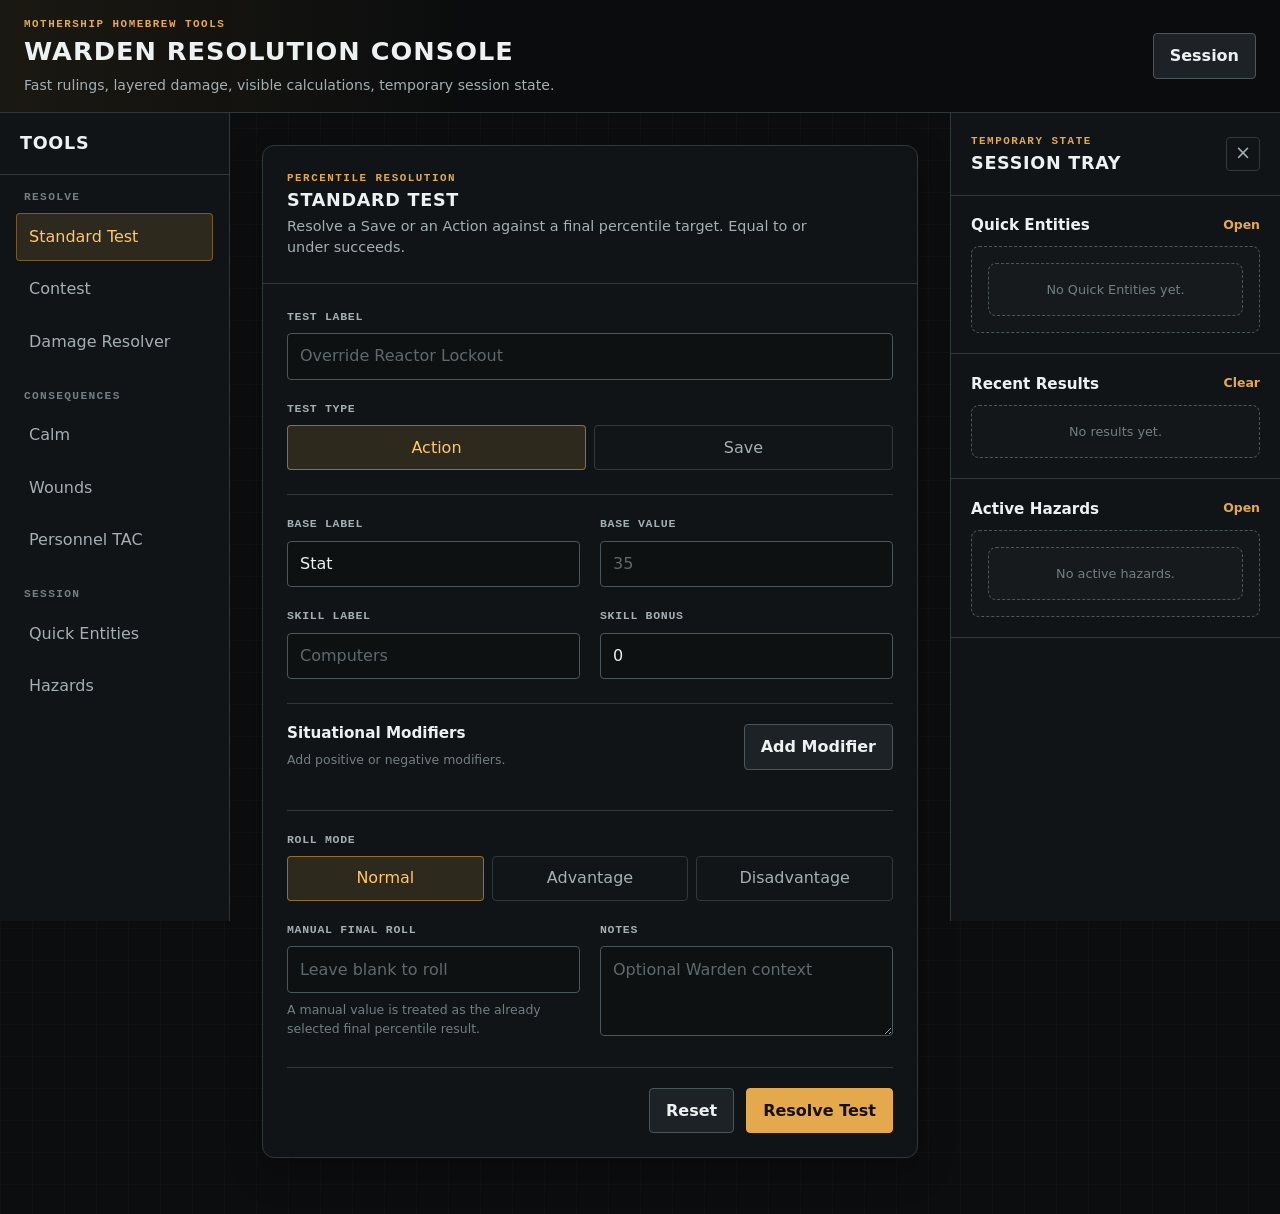
==== index.html @ 1d822a44 "first commit to github online repository." ====
<!doctype html>
<html lang="en">
<head>
  <meta charset="UTF-8">

  <meta
    name="viewport"
    content="width=device-width, initial-scale=1"
  >

  <meta
    name="description"
    content="A lightweight resolution console for Mothership Wardens."
  >

  <title>Warden Resolution Console</title>

  <link rel="stylesheet" href="./styles.css">
</head>

<body>
  <div class="app-shell">
    <header class="app-header">
      <div class="app-header__identity">
        <p class="eyebrow">Mothership Homebrew Tools</p>

        <h1>Warden Resolution Console</h1>

        <p class="app-header__subtitle">
          Fast rulings, layered damage, visible calculations, temporary session state.
        </p>
      </div>

      <div class="app-header__actions">
        <button
          id="mobile-nav-toggle"
          class="button button--secondary mobile-only"
          type="button"
          aria-controls="tool-navigation"
          aria-expanded="false"
        >
          Tools
        </button>

        <button
          id="session-tray-toggle"
          class="button button--secondary"
          type="button"
          aria-controls="session-tray"
          aria-expanded="true"
        >
          Session
        </button>
      </div>
    </header>

    <div class="app-layout">
      <aside
        id="tool-navigation"
        class="tool-navigation"
        aria-label="Console tools"
      >
        <div class="tool-navigation__header">
          <h2>Tools</h2>

          <button
            id="mobile-nav-close"
            class="icon-button mobile-only"
            type="button"
            aria-label="Close tool navigation"
          >
            ×
          </button>
        </div>

        <nav id="tool-list" class="tool-list">
          <!-- Populated by app.js -->
        </nav>
      </aside>

      <main class="workspace">
        <section
          id="active-tool"
          class="workspace__tool"
          aria-live="polite"
        >
          <!-- Active tool rendered by app.js -->
        </section>

        <section
          id="active-result"
          class="workspace__result"
          aria-live="polite"
        >
          <!-- Latest result rendered by app.js -->
        </section>
</main>

      <aside
        id="session-tray"
        class="session-tray"
        aria-label="Session tray"
      >
        <div class="session-tray__header">
          <div>
            <p class="eyebrow">Temporary State</p>
            <h2>Session Tray</h2>
          </div>

          <button
            id="session-tray-collapse"
            class="icon-button"
            type="button"
            aria-label="Collapse session tray"
          >
            ×
          </button>
        </div>

        <section class="session-panel">
          <div class="session-panel__heading">
            <h3>Quick Entities</h3>

            <button
              class="text-button"
              type="button"
              data-tool-id="quick_entities"
            >
              Open
            </button>
          </div>

          <div
            id="quick-entity-summary"
            class="empty-state empty-state--compact"
          >
            No Quick Entities yet.
          </div>
        </section>

        <section class="session-panel">
          <div class="session-panel__heading">
            <h3>Recent Results</h3>

            <button
              id="clear-results"
              class="text-button"
              type="button"
            >
              Clear
            </button>
          </div>

          <div id="recent-results" class="recent-results">
            <div class="empty-state empty-state--compact">
              No results yet.
            </div>
          </div>
        </section>

        <section class="session-panel">
          <div class="session-panel__heading">
            <h3>Active Hazards</h3>

            <button
              class="text-button"
              type="button"
              data-tool-id="hazards"
            >
              Open
            </button>
          </div>

          <div
            id="hazard-summary"
            class="empty-state empty-state--compact"
          >
            No active hazards.
          </div>
        </section>
      </aside>
    </div>

    <div
      id="mobile-overlay"
      class="mobile-overlay"
      hidden
    ></div>
  </div>

  <script type="module" src="./app.js"></script>
</body>
</html>
---- styles.css ----
@import url("./styles/tokens-base.css");
@import url("./styles/shell.css");
@import url("./styles/forms.css");
@import url("./styles/results.css");
@import url("./styles/session.css");
@import url("./styles/utilities.css");
@import url("./styles/quick-entities.css");
@import url("./styles/wounds-hazards.css");
@import url("./styles/personnel-tac.css");
@import url("./styles/damage.css");
@import url("./styles/responsive.css");
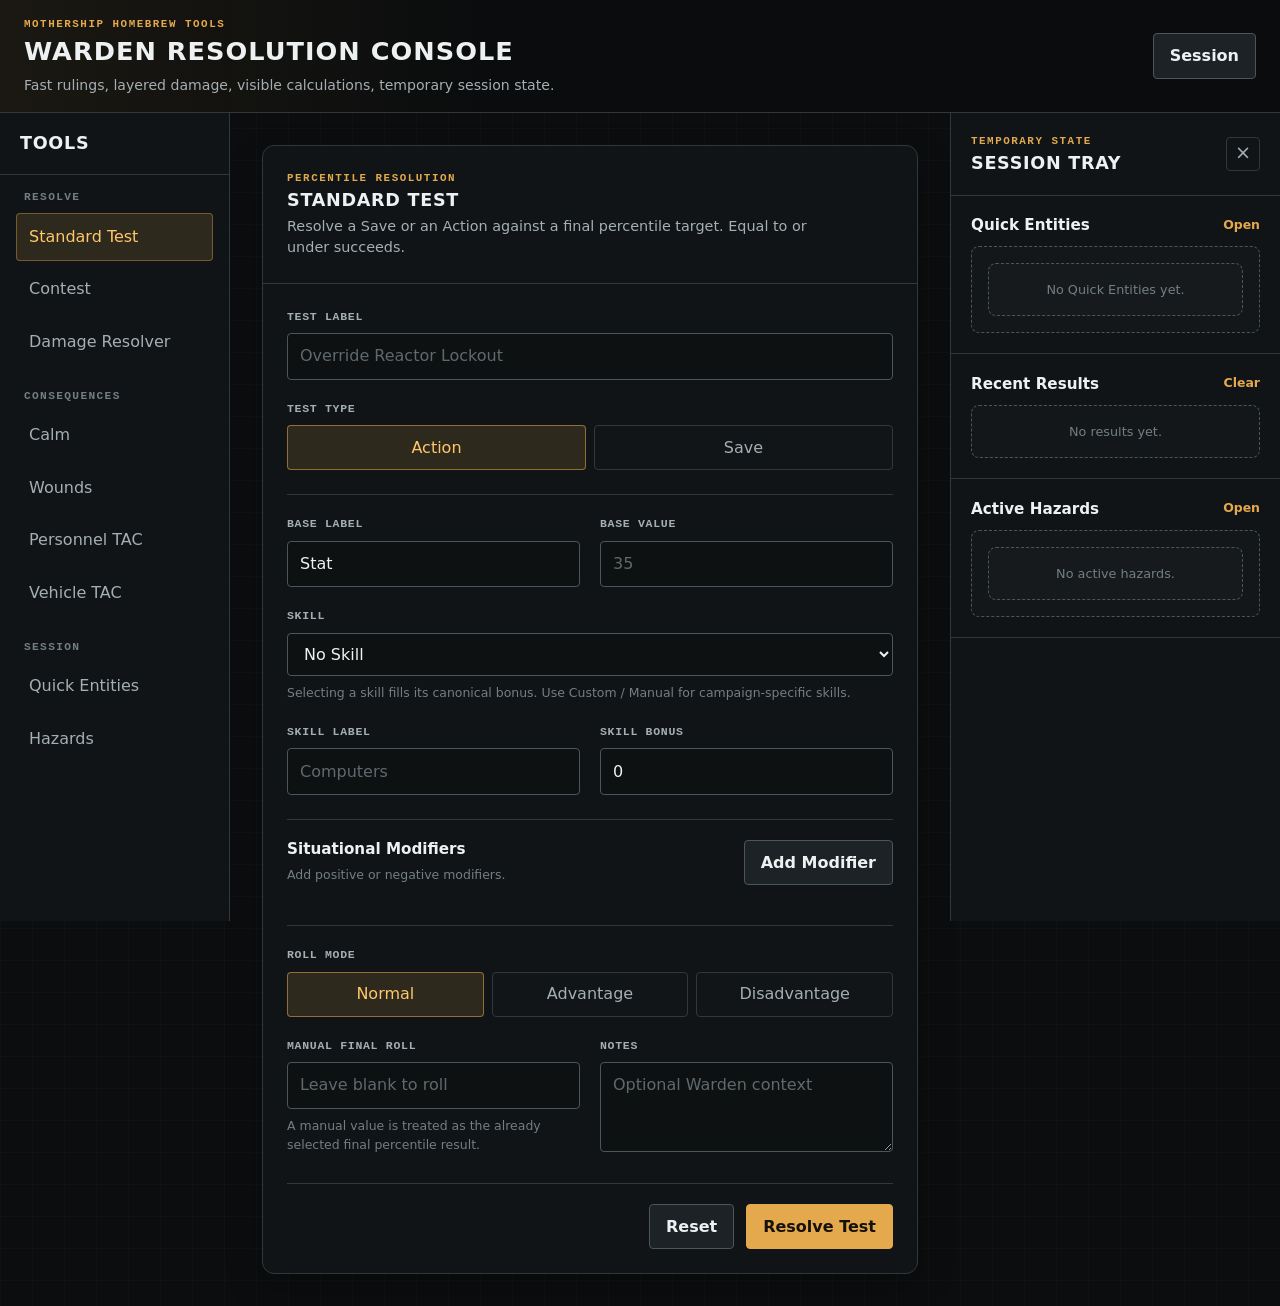
==== commit e4eca206: "added selection groupings for vehicles, personnel, and skills. Added vehicle tactical rules and temp" ====
--- a/index.html
+++ b/index.html
@@ -80,21 +80,22 @@
 
       <main class="workspace">
         <section
+          id="active-result"
+          class="workspace__result"
+          aria-live="polite"
+          aria-label="Current result"
+        >
+          <!-- Latest result rendered by app.js -->
+        </section>
+
+        <section
           id="active-tool"
           class="workspace__tool"
           aria-live="polite"
         >
           <!-- Active tool rendered by app.js -->
         </section>
-
-        <section
-          id="active-result"
-          class="workspace__result"
-          aria-live="polite"
-        >
-          <!-- Latest result rendered by app.js -->
-        </section>
-</main>
+      </main>
 
       <aside
         id="session-tray"
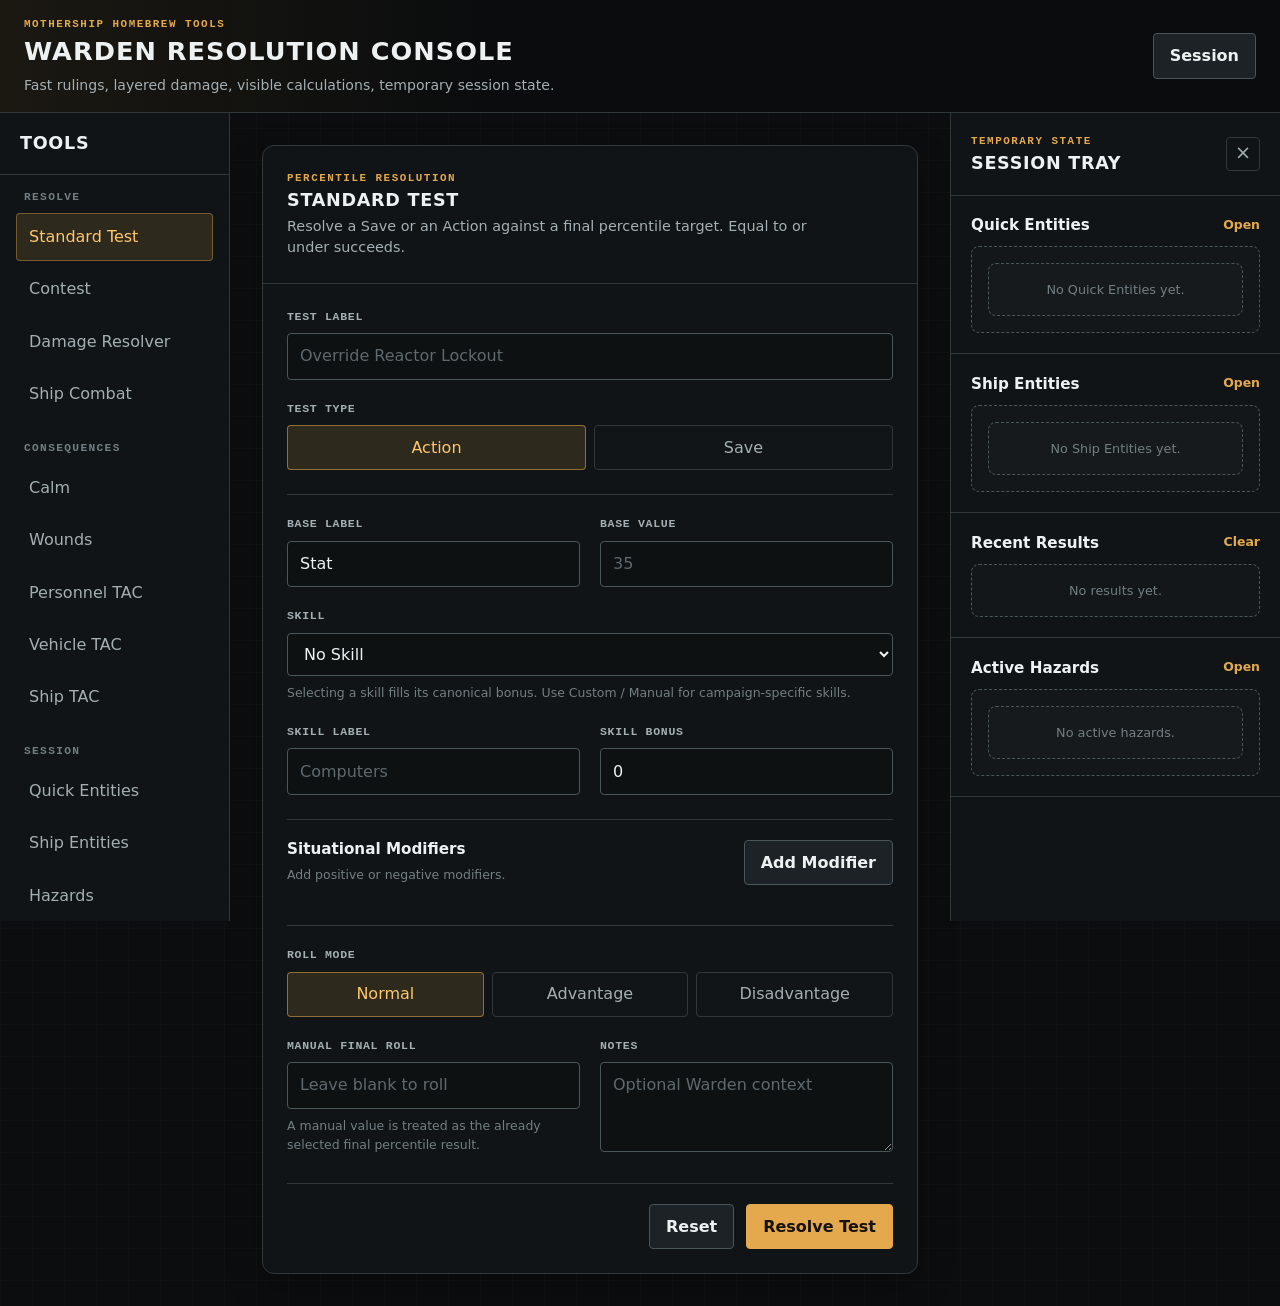
==== commit 219dc581: "added ship combat resolver, S-TAC, and ship templates to the combat resolver. Updated changelog, roa" ====
--- a/index.html
+++ b/index.html
@@ -141,6 +141,27 @@
 
         <section class="session-panel">
           <div class="session-panel__heading">
+            <h3>Ship Entities</h3>
+
+            <button
+              class="text-button"
+              type="button"
+              data-tool-id="ship_entities"
+            >
+              Open
+            </button>
+          </div>
+
+          <div
+            id="ship-entity-summary"
+            class="empty-state empty-state--compact"
+          >
+            No Ship Entities yet.
+          </div>
+        </section>
+
+        <section class="session-panel">
+          <div class="session-panel__heading">
             <h3>Recent Results</h3>
 
             <button
--- a/styles.css
+++ b/styles.css
@@ -8,4 +8,5 @@
 @import url("./styles/wounds-hazards.css");
 @import url("./styles/personnel-tac.css");
 @import url("./styles/damage.css");
+@import url("./styles/ships.css");
 @import url("./styles/responsive.css");
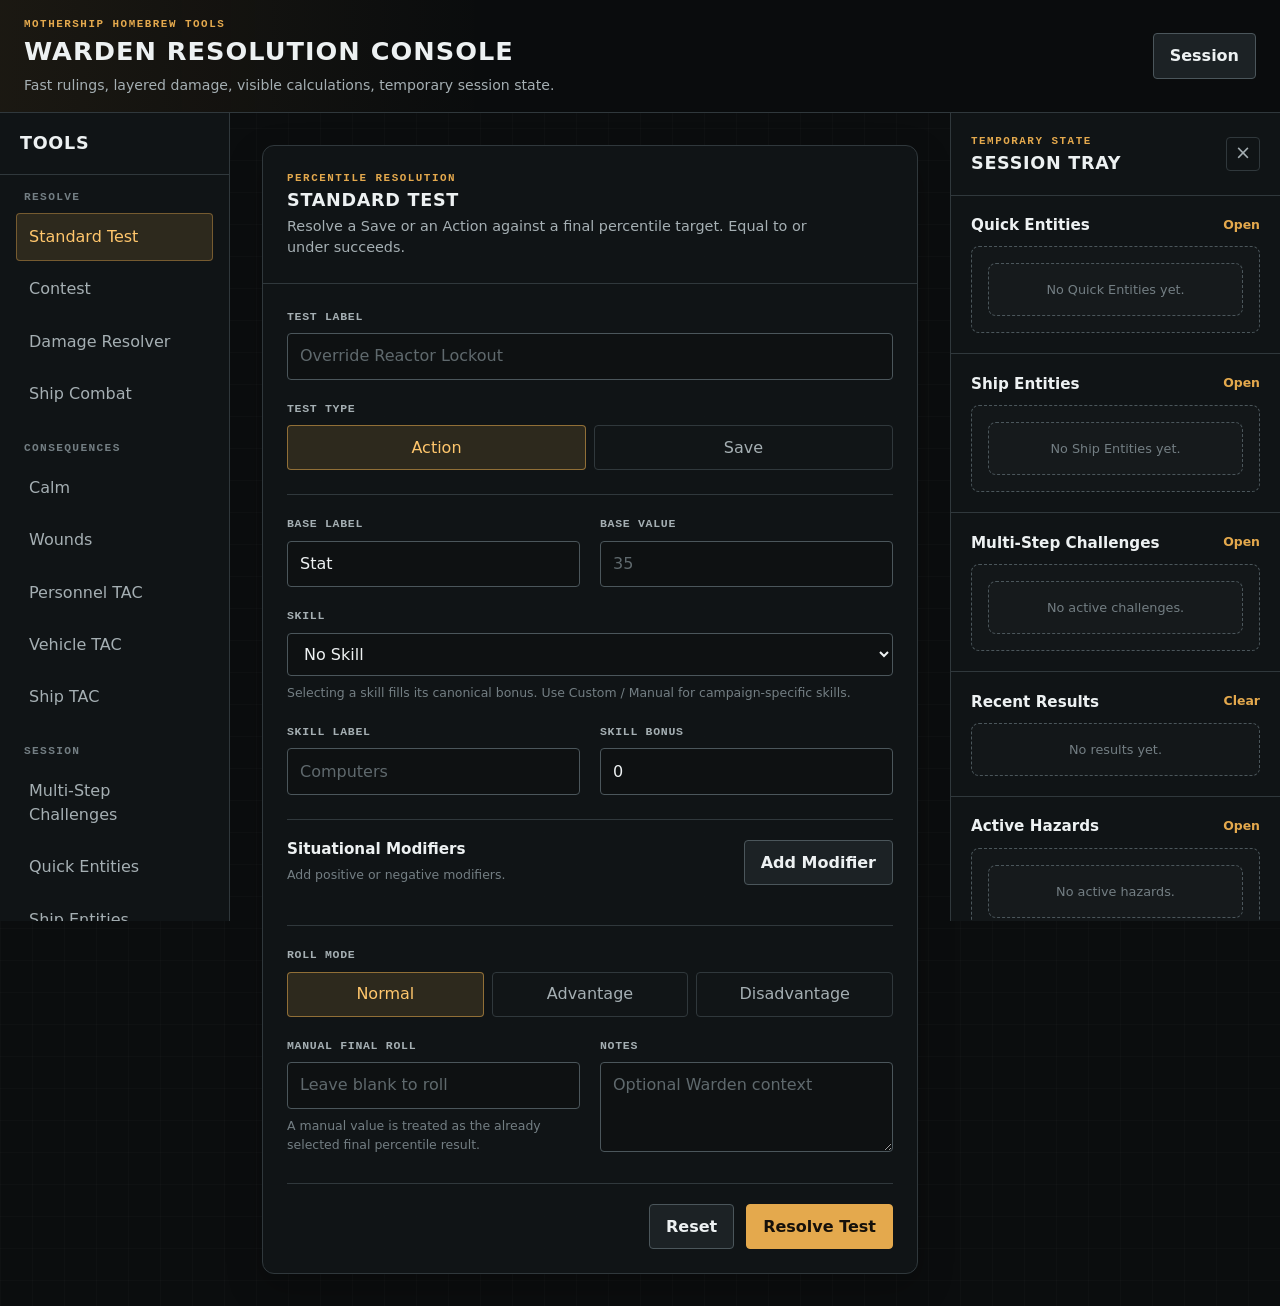
==== commit d73328a4: "checkpointing work in character builder before addition of kits, gear, trinkets, patches, and other " ====
--- a/index.html
+++ b/index.html
@@ -162,6 +162,27 @@
 
         <section class="session-panel">
           <div class="session-panel__heading">
+            <h3>Multi-Step Challenges</h3>
+
+            <button
+              class="text-button"
+              type="button"
+              data-tool-id="multi_step_challenges"
+            >
+              Open
+            </button>
+          </div>
+
+          <div
+            id="multi-step-challenge-summary"
+            class="empty-state empty-state--compact"
+          >
+            No active challenges.
+          </div>
+        </section>
+
+        <section class="session-panel">
+          <div class="session-panel__heading">
             <h3>Recent Results</h3>
 
             <button
